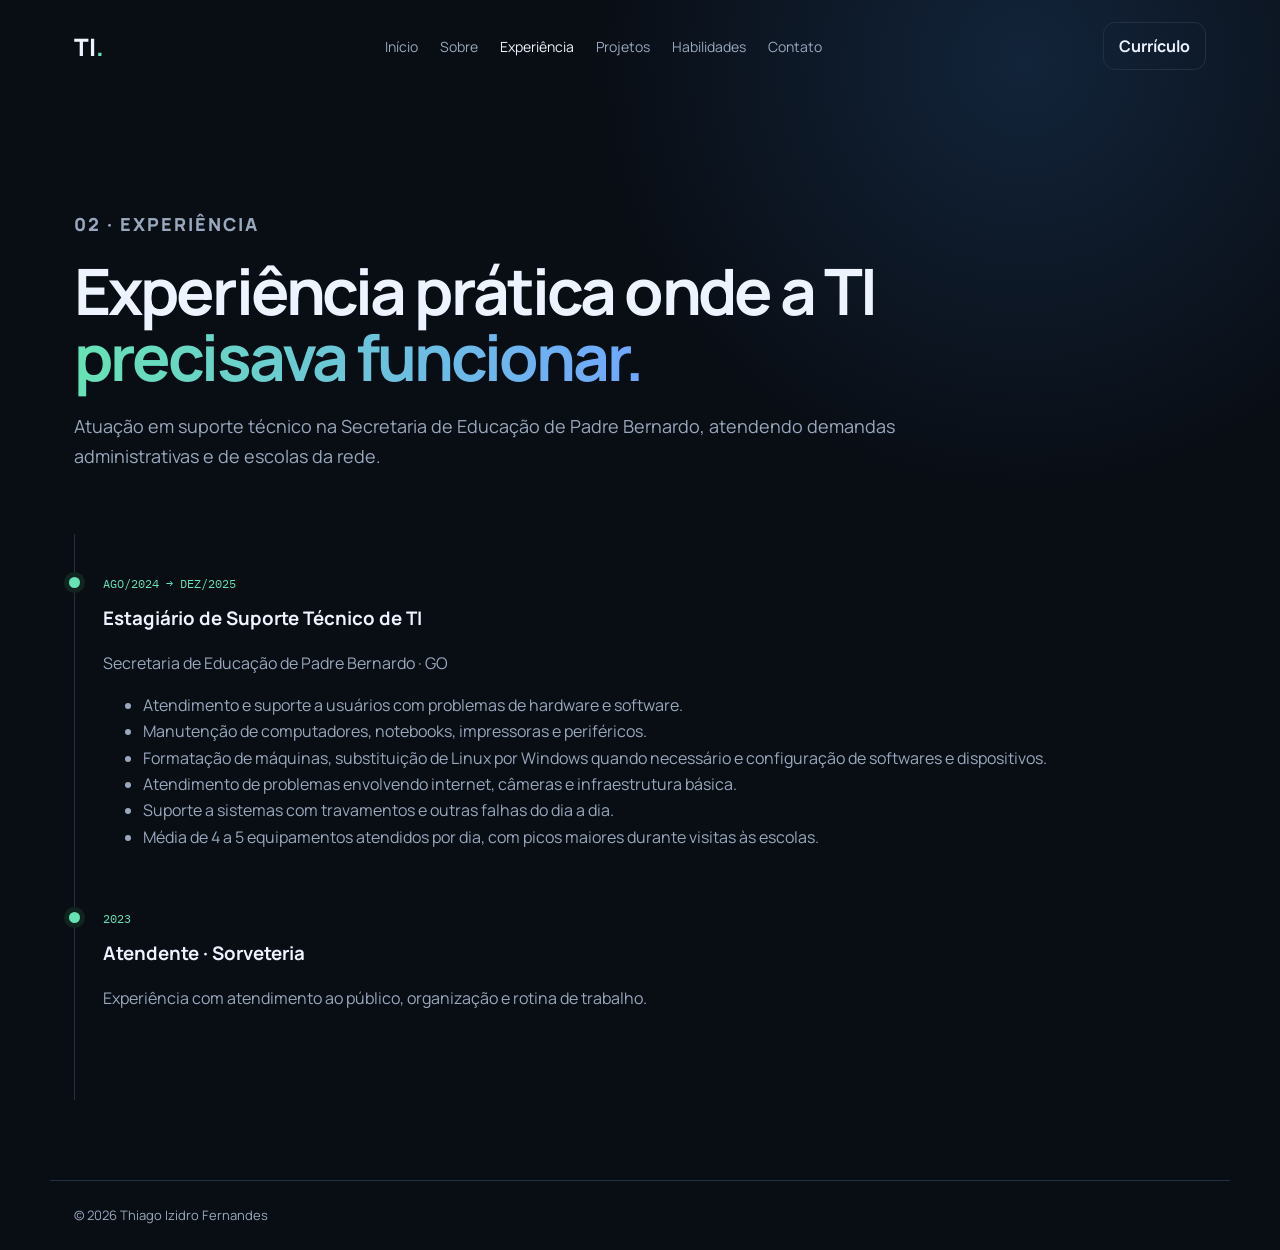
==== experiencia.html @ b4a8b45e "Initial portfolio commit" ====
<!DOCTYPE html><html lang="pt-BR"><head><meta charset="UTF-8"><meta name="viewport" content="width=device-width,initial-scale=1"><title>Experiência | Thiago Izidro</title><link href="https://fonts.googleapis.com/css2?family=Manrope:wght@400;500;600;700;800&family=IBM+Plex+Mono:wght@400;500&display=swap" rel="stylesheet"><link rel="stylesheet" href="styles.css"></head><body><header class="site-header"><a class="brand" href="index.html">TI<span>.</span></a><nav><a href="index.html">Início</a><a href="sobre.html">Sobre</a><a class="active" href="experiencia.html">Experiência</a><a href="projetos.html">Projetos</a><a href="habilidades.html">Habilidades</a><a href="contato.html">Contato</a></nav><a class="header-cta" href="Curriculo_Thiago_Izidro_Fernandes.pdf" target="_blank">Currículo</a></header><main><section class="page-hero"><p class="eyebrow">02 · Experiência</p><h1>Experiência prática onde a TI <span>precisava funcionar.</span></h1><p>Atuação em suporte técnico na Secretaria de Educação de Padre Bernardo, atendendo demandas administrativas e de escolas da rede.</p></section><section class="section timeline"><article class="timeline-item"><span class="date">AGO/2024 → DEZ/2025</span><h3>Estagiário de Suporte Técnico de TI</h3><p>Secretaria de Educação de Padre Bernardo · GO</p><ul><li>Atendimento e suporte a usuários com problemas de hardware e software.</li><li>Manutenção de computadores, notebooks, impressoras e periféricos.</li><li>Formatação de máquinas, substituição de Linux por Windows quando necessário e configuração de softwares e dispositivos.</li><li>Atendimento de problemas envolvendo internet, câmeras e infraestrutura básica.</li><li>Suporte a sistemas com travamentos e outras falhas do dia a dia.</li><li>Média de 4 a 5 equipamentos atendidos por dia, com picos maiores durante visitas às escolas.</li></ul></article><article class="timeline-item"><span class="date">2023</span><h3>Atendente · Sorveteria</h3><p>Experiência com atendimento ao público, organização e rotina de trabalho.</p></article></section></main><footer class="footer">© 2026 Thiago Izidro Fernandes</footer></body></html>
---- styles.css ----
:root{--bg:#090d14;--panel:#101722;--panel2:#0d131d;--text:#eef4ff;--muted:#99a8bd;--line:#233044;--accent:#66e3b4;--accent2:#70a7ff;--max:1180px}*{box-sizing:border-box}html{scroll-behavior:smooth}body{margin:0;background:radial-gradient(circle at 80% 5%,#12243a 0,transparent 28%),var(--bg);color:var(--text);font-family:Manrope,Arial,sans-serif;line-height:1.65}a{color:inherit;text-decoration:none}.site-header{max-width:var(--max);margin:auto;padding:22px 24px;display:flex;align-items:center;justify-content:space-between;gap:24px}.brand{font:800 24px Manrope}.brand span,.accent{color:var(--accent)}nav{display:flex;gap:22px;flex-wrap:wrap}nav a{font-size:14px;color:var(--muted)}nav a:hover,nav a.active{color:var(--text)}.header-cta,.btn{border:1px solid var(--line);border-radius:12px;padding:10px 15px;font-weight:700}.header-cta:hover,.btn:hover{border-color:var(--accent)}main{max-width:var(--max);margin:auto;padding:30px 24px 80px}.hero{min-height:72vh;display:grid;grid-template-columns:1.15fr .85fr;gap:60px;align-items:center}.eyebrow{font-size:13px;text-transform:uppercase;letter-spacing:.11em;color:var(--accent);font-weight:800}.status-dot{display:inline-block;width:8px;height:8px;border-radius:50%;background:var(--accent);margin-right:8px;box-shadow:0 0 15px var(--accent)}h1{font-size:clamp(42px,6vw,76px);line-height:1.03;letter-spacing:-.045em;margin:18px 0 22px}h1 span{background:linear-gradient(90deg,var(--accent),var(--accent2));-webkit-background-clip:text;color:transparent}.intro{max-width:720px;color:var(--muted);font-size:18px}.hero-actions{display:flex;gap:12px;flex-wrap:wrap;margin:30px 0}.btn.primary{background:var(--text);color:#071018;border-color:var(--text)}.quick-facts{display:flex;gap:34px;border-top:1px solid var(--line);padding-top:24px;margin-top:30px}.quick-facts div{display:flex;flex-direction:column}.quick-facts strong{font-size:20px}.quick-facts span{color:var(--muted);font-size:12px}.code-card,.card,.project-card,.contact-card{background:linear-gradient(145deg,rgba(17,25,37,.95),rgba(10,15,23,.96));border:1px solid var(--line);border-radius:20px}.code-card{padding:0;overflow:hidden;box-shadow:0 30px 80px rgba(0,0,0,.25)}.code-top{height:46px;border-bottom:1px solid var(--line);display:flex;align-items:center;gap:7px;padding:0 16px}.code-top span{width:9px;height:9px;border-radius:50%;background:#3b4656}.code-top small{margin-left:auto;color:var(--muted);font-family:'IBM Plex Mono'}.code-card pre{padding:24px;margin:0;overflow:auto;font:14px/1.8 'IBM Plex Mono',monospace}.key{color:var(--accent2)}.value{color:var(--accent)}.muted{color:#a9b3c2}.terminal-line{border-top:1px solid var(--line);padding:14px 20px;color:var(--muted);font:12px 'IBM Plex Mono'}.terminal-line>span{color:var(--accent)}.page-hero{padding:70px 0 45px;max-width:850px}.page-hero h1{font-size:clamp(42px,5vw,66px)}.page-hero p{font-size:18px;color:var(--muted)}.section{padding:35px 0}.section-title{font-size:28px;margin:0 0 8px}.section-lead{color:var(--muted);max-width:780px;margin:0 0 28px}.grid-2{display:grid;grid-template-columns:repeat(2,1fr);gap:18px}.grid-3{display:grid;grid-template-columns:repeat(3,1fr);gap:18px}.card{padding:25px}.card h3,.project-card h3{margin:0 0 8px}.card p,.project-card p{color:var(--muted);margin:8px 0}.tag-row{display:flex;flex-wrap:wrap;gap:8px;margin-top:18px}.tag{font:12px 'IBM Plex Mono';border:1px solid var(--line);padding:6px 9px;border-radius:999px;color:#c8d4e5}.timeline{border-left:1px solid var(--line);padding-left:28px}.timeline-item{position:relative;padding:0 0 38px}.timeline-item:before{content:'';position:absolute;left:-34px;top:8px;width:11px;height:11px;border-radius:50%;background:var(--accent);box-shadow:0 0 0 5px #10251f}.timeline-item .date{font:12px 'IBM Plex Mono';color:var(--accent)}.timeline-item h3{margin:7px 0}.timeline-item p,.timeline-item li{color:var(--muted)}.project-card{padding:28px}.project-featured{display:grid;grid-template-columns:1fr .7fr;gap:28px}.project-visual{border:1px solid var(--line);border-radius:16px;min-height:280px;background:linear-gradient(135deg,#0f2030,#0e171f);display:flex;align-items:center;justify-content:center;text-align:center;padding:25px}.project-visual strong{font-size:32px}.project-links{display:flex;gap:10px;flex-wrap:wrap;margin-top:22px}.skill-group{padding:22px;border:1px solid var(--line);border-radius:16px;background:rgba(15,22,33,.7)}.skill-group h3{margin-top:0}.skill-group p{color:var(--muted)}.contact-wrap{display:grid;grid-template-columns:1fr 1fr;gap:20px}.contact-card{padding:25px}.contact-card small{display:block;color:var(--muted);margin-bottom:5px}.contact-card strong{word-break:break-word}.footer{max-width:var(--max);margin:auto;border-top:1px solid var(--line);padding:24px;color:var(--muted);font-size:13px}.note{border-left:3px solid var(--accent);padding:12px 16px;background:rgba(102,227,180,.06);color:var(--muted);border-radius:0 10px 10px 0}@media(max-width:850px){.site-header{align-items:flex-start}.site-header nav{display:none}.hero,.project-featured,.grid-2,.grid-3,.contact-wrap{grid-template-columns:1fr}.hero{padding:40px 0;gap:35px}.quick-facts{gap:18px;flex-wrap:wrap}h1{font-size:45px}.page-hero{padding-top:40px}}
/* Case Caderneta */
.case-hero{max-width:920px}.case-hero h1 span{color:var(--accent);-webkit-text-fill-color:var(--accent)}.case-summary{display:grid;grid-template-columns:repeat(4,1fr);border:1px solid var(--line);border-radius:18px;overflow:hidden;margin:0 0 38px;background:rgba(15,22,33,.7)}.metric{padding:22px;border-right:1px solid var(--line)}.metric:last-child{border-right:0}.metric small{display:block;color:var(--muted);font:11px 'IBM Plex Mono';text-transform:uppercase;letter-spacing:.08em;margin-bottom:6px}.metric strong{font-size:18px}.feature-grid{display:grid;grid-template-columns:repeat(3,1fr);gap:16px}.feature{border:1px solid var(--line);border-radius:18px;padding:23px;background:linear-gradient(145deg,rgba(17,25,37,.95),rgba(10,15,23,.96));transition:transform .2s ease,border-color .2s ease}.feature:hover{transform:translateY(-3px);border-color:#3d526d}.feature>span{font:11px 'IBM Plex Mono';color:var(--accent)}.feature h3{margin:14px 0 8px}.feature p{color:var(--muted);margin:0}.architecture{display:grid;grid-template-columns:1fr auto 1fr auto 1fr;gap:12px;align-items:stretch;margin:25px 0}.arch-node{border:1px solid var(--line);border-radius:16px;padding:22px;background:rgba(15,22,33,.7)}.arch-node small{display:block;color:var(--accent);font:11px 'IBM Plex Mono';text-transform:uppercase}.arch-node strong{display:block;font-size:18px;margin:7px 0}.arch-node p{color:var(--muted);margin:0;font-size:14px}.arch-arrow{display:flex;align-items:center;color:var(--accent);font-size:24px}.tech-detail{margin-top:16px}.card code{font-family:'IBM Plex Mono';font-size:.9em;color:var(--accent)}.case-cta{margin-top:45px;padding:32px;border:1px solid var(--line);border-radius:20px;background:radial-gradient(circle at 90% 20%,rgba(112,167,255,.12),transparent 35%),linear-gradient(145deg,rgba(17,25,37,.95),rgba(10,15,23,.96));display:flex;align-items:center;justify-content:space-between;gap:30px}.case-cta h2{margin:4px 0}.case-cta p{color:var(--muted);margin:4px 0}@media(max-width:850px){.case-summary{grid-template-columns:repeat(2,1fr)}.metric:nth-child(2){border-right:0}.metric:nth-child(-n+2){border-bottom:1px solid var(--line)}.feature-grid{grid-template-columns:1fr}.architecture{grid-template-columns:1fr}.arch-arrow{transform:rotate(90deg);justify-content:center;height:20px}.case-cta{align-items:flex-start;flex-direction:column}}
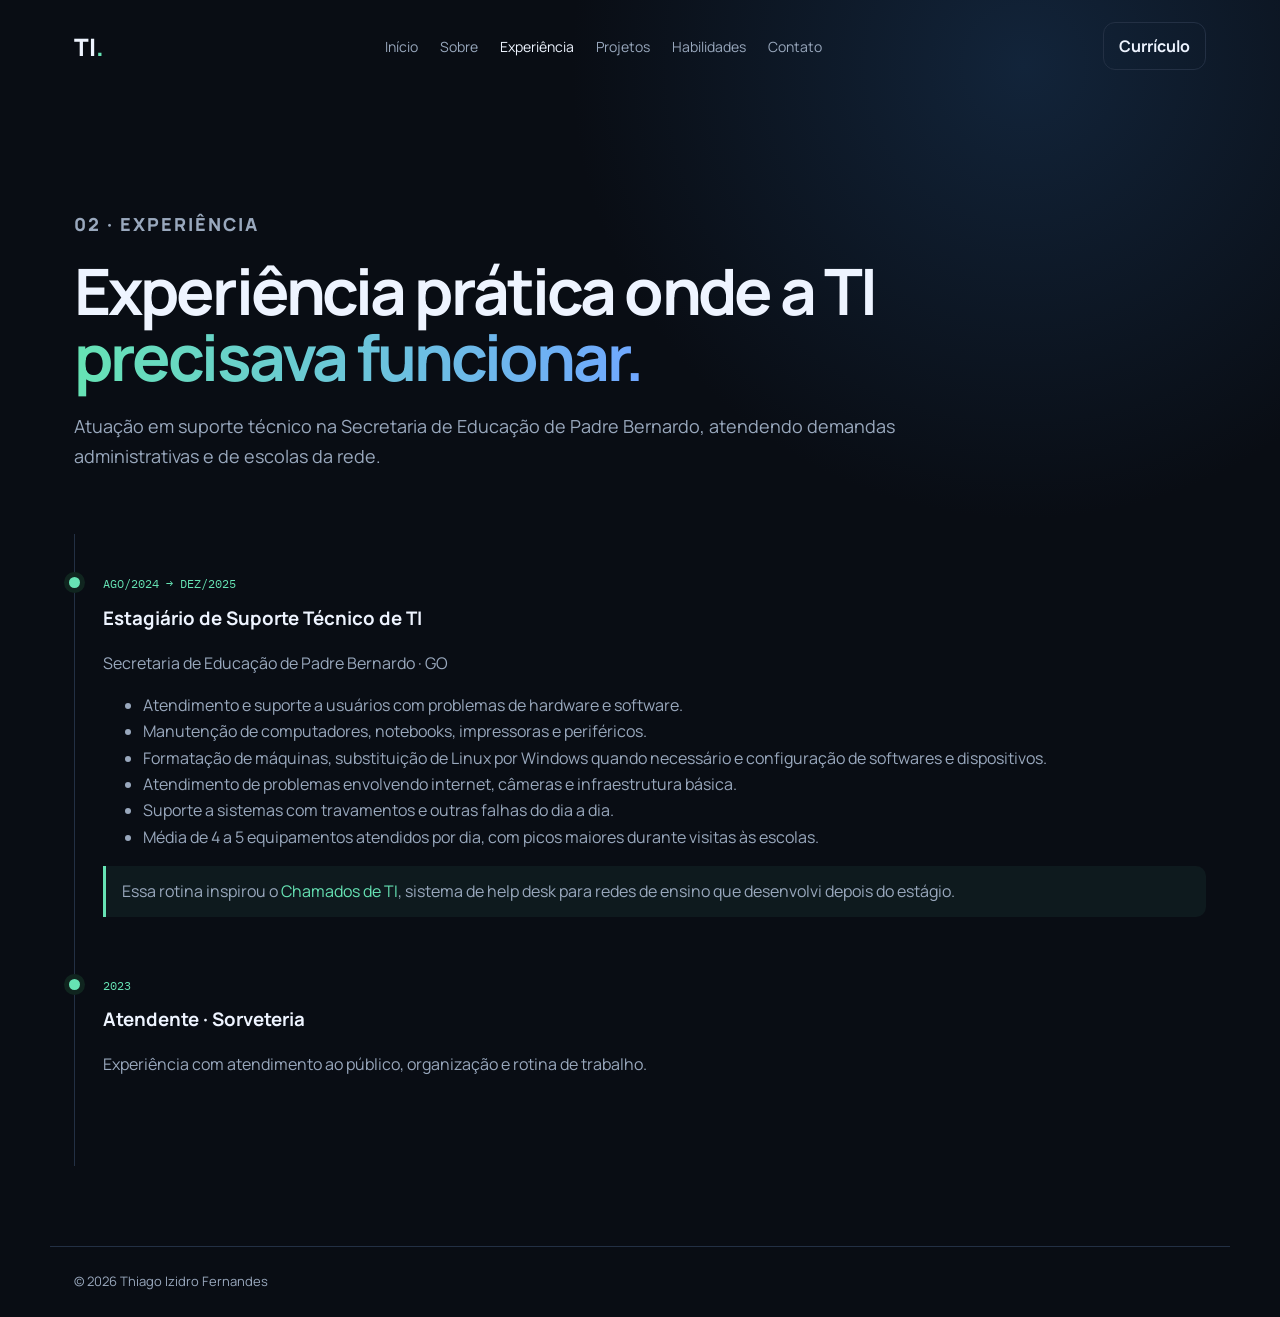
==== commit a2ad886f: "Atualiza portfólio com projeto Chamados de TI" ====
--- a/experiencia.html
+++ b/experiencia.html
@@ -1 +1 @@
-<!DOCTYPE html><html lang="pt-BR"><head><meta charset="UTF-8"><meta name="viewport" content="width=device-width,initial-scale=1"><title>Experiência | Thiago Izidro</title><link href="https://fonts.googleapis.com/css2?family=Manrope:wght@400;500;600;700;800&family=IBM+Plex+Mono:wght@400;500&display=swap" rel="stylesheet"><link rel="stylesheet" href="styles.css"></head><body><header class="site-header"><a class="brand" href="index.html">TI<span>.</span></a><nav><a href="index.html">Início</a><a href="sobre.html">Sobre</a><a class="active" href="experiencia.html">Experiência</a><a href="projetos.html">Projetos</a><a href="habilidades.html">Habilidades</a><a href="contato.html">Contato</a></nav><a class="header-cta" href="Curriculo_Thiago_Izidro_Fernandes.pdf" target="_blank">Currículo</a></header><main><section class="page-hero"><p class="eyebrow">02 · Experiência</p><h1>Experiência prática onde a TI <span>precisava funcionar.</span></h1><p>Atuação em suporte técnico na Secretaria de Educação de Padre Bernardo, atendendo demandas administrativas e de escolas da rede.</p></section><section class="section timeline"><article class="timeline-item"><span class="date">AGO/2024 → DEZ/2025</span><h3>Estagiário de Suporte Técnico de TI</h3><p>Secretaria de Educação de Padre Bernardo · GO</p><ul><li>Atendimento e suporte a usuários com problemas de hardware e software.</li><li>Manutenção de computadores, notebooks, impressoras e periféricos.</li><li>Formatação de máquinas, substituição de Linux por Windows quando necessário e configuração de softwares e dispositivos.</li><li>Atendimento de problemas envolvendo internet, câmeras e infraestrutura básica.</li><li>Suporte a sistemas com travamentos e outras falhas do dia a dia.</li><li>Média de 4 a 5 equipamentos atendidos por dia, com picos maiores durante visitas às escolas.</li></ul></article><article class="timeline-item"><span class="date">2023</span><h3>Atendente · Sorveteria</h3><p>Experiência com atendimento ao público, organização e rotina de trabalho.</p></article></section></main><footer class="footer">© 2026 Thiago Izidro Fernandes</footer></body></html>
+<!DOCTYPE html><html lang="pt-BR"><head><meta charset="UTF-8"><meta name="viewport" content="width=device-width,initial-scale=1"><title>Experiência | Thiago Izidro</title><link href="https://fonts.googleapis.com/css2?family=Manrope:wght@400;500;600;700;800&family=IBM+Plex+Mono:wght@400;500&display=swap" rel="stylesheet"><link rel="stylesheet" href="styles.css"></head><body><header class="site-header"><a class="brand" href="index.html">TI<span>.</span></a><nav><a href="index.html">Início</a><a href="sobre.html">Sobre</a><a class="active" href="experiencia.html">Experiência</a><a href="projetos.html">Projetos</a><a href="habilidades.html">Habilidades</a><a href="contato.html">Contato</a></nav><a class="header-cta" href="Curriculo_Thiago_Izidro_Fernandes.pdf" target="_blank">Currículo</a></header><main><section class="page-hero"><p class="eyebrow">02 · Experiência</p><h1>Experiência prática onde a TI <span>precisava funcionar.</span></h1><p>Atuação em suporte técnico na Secretaria de Educação de Padre Bernardo, atendendo demandas administrativas e de escolas da rede.</p></section><section class="section timeline"><article class="timeline-item"><span class="date">AGO/2024 → DEZ/2025</span><h3>Estagiário de Suporte Técnico de TI</h3><p>Secretaria de Educação de Padre Bernardo · GO</p><ul><li>Atendimento e suporte a usuários com problemas de hardware e software.</li><li>Manutenção de computadores, notebooks, impressoras e periféricos.</li><li>Formatação de máquinas, substituição de Linux por Windows quando necessário e configuração de softwares e dispositivos.</li><li>Atendimento de problemas envolvendo internet, câmeras e infraestrutura básica.</li><li>Suporte a sistemas com travamentos e outras falhas do dia a dia.</li><li>Média de 4 a 5 equipamentos atendidos por dia, com picos maiores durante visitas às escolas.</li></ul><p class="note">Essa rotina inspirou o <a class="accent" href="chamados.html">Chamados de TI</a>, sistema de help desk para redes de ensino que desenvolvi depois do estágio.</p></article><article class="timeline-item"><span class="date">2023</span><h3>Atendente · Sorveteria</h3><p>Experiência com atendimento ao público, organização e rotina de trabalho.</p></article></section></main><footer class="footer">© 2026 Thiago Izidro Fernandes</footer></body></html>
--- a/styles.css
+++ b/styles.css
@@ -1,3 +1,30 @@
 :root{--bg:#090d14;--panel:#101722;--panel2:#0d131d;--text:#eef4ff;--muted:#99a8bd;--line:#233044;--accent:#66e3b4;--accent2:#70a7ff;--max:1180px}*{box-sizing:border-box}html{scroll-behavior:smooth}body{margin:0;background:radial-gradient(circle at 80% 5%,#12243a 0,transparent 28%),var(--bg);color:var(--text);font-family:Manrope,Arial,sans-serif;line-height:1.65}a{color:inherit;text-decoration:none}.site-header{max-width:var(--max);margin:auto;padding:22px 24px;display:flex;align-items:center;justify-content:space-between;gap:24px}.brand{font:800 24px Manrope}.brand span,.accent{color:var(--accent)}nav{display:flex;gap:22px;flex-wrap:wrap}nav a{font-size:14px;color:var(--muted)}nav a:hover,nav a.active{color:var(--text)}.header-cta,.btn{border:1px solid var(--line);border-radius:12px;padding:10px 15px;font-weight:700}.header-cta:hover,.btn:hover{border-color:var(--accent)}main{max-width:var(--max);margin:auto;padding:30px 24px 80px}.hero{min-height:72vh;display:grid;grid-template-columns:1.15fr .85fr;gap:60px;align-items:center}.eyebrow{font-size:13px;text-transform:uppercase;letter-spacing:.11em;color:var(--accent);font-weight:800}.status-dot{display:inline-block;width:8px;height:8px;border-radius:50%;background:var(--accent);margin-right:8px;box-shadow:0 0 15px var(--accent)}h1{font-size:clamp(42px,6vw,76px);line-height:1.03;letter-spacing:-.045em;margin:18px 0 22px}h1 span{background:linear-gradient(90deg,var(--accent),var(--accent2));-webkit-background-clip:text;color:transparent}.intro{max-width:720px;color:var(--muted);font-size:18px}.hero-actions{display:flex;gap:12px;flex-wrap:wrap;margin:30px 0}.btn.primary{background:var(--text);color:#071018;border-color:var(--text)}.quick-facts{display:flex;gap:34px;border-top:1px solid var(--line);padding-top:24px;margin-top:30px}.quick-facts div{display:flex;flex-direction:column}.quick-facts strong{font-size:20px}.quick-facts span{color:var(--muted);font-size:12px}.code-card,.card,.project-card,.contact-card{background:linear-gradient(145deg,rgba(17,25,37,.95),rgba(10,15,23,.96));border:1px solid var(--line);border-radius:20px}.code-card{padding:0;overflow:hidden;box-shadow:0 30px 80px rgba(0,0,0,.25)}.code-top{height:46px;border-bottom:1px solid var(--line);display:flex;align-items:center;gap:7px;padding:0 16px}.code-top span{width:9px;height:9px;border-radius:50%;background:#3b4656}.code-top small{margin-left:auto;color:var(--muted);font-family:'IBM Plex Mono'}.code-card pre{padding:24px;margin:0;overflow:auto;font:14px/1.8 'IBM Plex Mono',monospace}.key{color:var(--accent2)}.value{color:var(--accent)}.muted{color:#a9b3c2}.terminal-line{border-top:1px solid var(--line);padding:14px 20px;color:var(--muted);font:12px 'IBM Plex Mono'}.terminal-line>span{color:var(--accent)}.page-hero{padding:70px 0 45px;max-width:850px}.page-hero h1{font-size:clamp(42px,5vw,66px)}.page-hero p{font-size:18px;color:var(--muted)}.section{padding:35px 0}.section-title{font-size:28px;margin:0 0 8px}.section-lead{color:var(--muted);max-width:780px;margin:0 0 28px}.grid-2{display:grid;grid-template-columns:repeat(2,1fr);gap:18px}.grid-3{display:grid;grid-template-columns:repeat(3,1fr);gap:18px}.card{padding:25px}.card h3,.project-card h3{margin:0 0 8px}.card p,.project-card p{color:var(--muted);margin:8px 0}.tag-row{display:flex;flex-wrap:wrap;gap:8px;margin-top:18px}.tag{font:12px 'IBM Plex Mono';border:1px solid var(--line);padding:6px 9px;border-radius:999px;color:#c8d4e5}.timeline{border-left:1px solid var(--line);padding-left:28px}.timeline-item{position:relative;padding:0 0 38px}.timeline-item:before{content:'';position:absolute;left:-34px;top:8px;width:11px;height:11px;border-radius:50%;background:var(--accent);box-shadow:0 0 0 5px #10251f}.timeline-item .date{font:12px 'IBM Plex Mono';color:var(--accent)}.timeline-item h3{margin:7px 0}.timeline-item p,.timeline-item li{color:var(--muted)}.project-card{padding:28px}.project-featured{display:grid;grid-template-columns:1fr .7fr;gap:28px}.project-visual{border:1px solid var(--line);border-radius:16px;min-height:280px;background:linear-gradient(135deg,#0f2030,#0e171f);display:flex;align-items:center;justify-content:center;text-align:center;padding:25px}.project-visual strong{font-size:32px}.project-links{display:flex;gap:10px;flex-wrap:wrap;margin-top:22px}.skill-group{padding:22px;border:1px solid var(--line);border-radius:16px;background:rgba(15,22,33,.7)}.skill-group h3{margin-top:0}.skill-group p{color:var(--muted)}.contact-wrap{display:grid;grid-template-columns:1fr 1fr;gap:20px}.contact-card{padding:25px}.contact-card small{display:block;color:var(--muted);margin-bottom:5px}.contact-card strong{word-break:break-word}.footer{max-width:var(--max);margin:auto;border-top:1px solid var(--line);padding:24px;color:var(--muted);font-size:13px}.note{border-left:3px solid var(--accent);padding:12px 16px;background:rgba(102,227,180,.06);color:var(--muted);border-radius:0 10px 10px 0}@media(max-width:850px){.site-header{align-items:flex-start}.site-header nav{display:none}.hero,.project-featured,.grid-2,.grid-3,.contact-wrap{grid-template-columns:1fr}.hero{padding:40px 0;gap:35px}.quick-facts{gap:18px;flex-wrap:wrap}h1{font-size:45px}.page-hero{padding-top:40px}}
 /* Case Caderneta */
 .case-hero{max-width:920px}.case-hero h1 span{color:var(--accent);-webkit-text-fill-color:var(--accent)}.case-summary{display:grid;grid-template-columns:repeat(4,1fr);border:1px solid var(--line);border-radius:18px;overflow:hidden;margin:0 0 38px;background:rgba(15,22,33,.7)}.metric{padding:22px;border-right:1px solid var(--line)}.metric:last-child{border-right:0}.metric small{display:block;color:var(--muted);font:11px 'IBM Plex Mono';text-transform:uppercase;letter-spacing:.08em;margin-bottom:6px}.metric strong{font-size:18px}.feature-grid{display:grid;grid-template-columns:repeat(3,1fr);gap:16px}.feature{border:1px solid var(--line);border-radius:18px;padding:23px;background:linear-gradient(145deg,rgba(17,25,37,.95),rgba(10,15,23,.96));transition:transform .2s ease,border-color .2s ease}.feature:hover{transform:translateY(-3px);border-color:#3d526d}.feature>span{font:11px 'IBM Plex Mono';color:var(--accent)}.feature h3{margin:14px 0 8px}.feature p{color:var(--muted);margin:0}.architecture{display:grid;grid-template-columns:1fr auto 1fr auto 1fr;gap:12px;align-items:stretch;margin:25px 0}.arch-node{border:1px solid var(--line);border-radius:16px;padding:22px;background:rgba(15,22,33,.7)}.arch-node small{display:block;color:var(--accent);font:11px 'IBM Plex Mono';text-transform:uppercase}.arch-node strong{display:block;font-size:18px;margin:7px 0}.arch-node p{color:var(--muted);margin:0;font-size:14px}.arch-arrow{display:flex;align-items:center;color:var(--accent);font-size:24px}.tech-detail{margin-top:16px}.card code{font-family:'IBM Plex Mono';font-size:.9em;color:var(--accent)}.case-cta{margin-top:45px;padding:32px;border:1px solid var(--line);border-radius:20px;background:radial-gradient(circle at 90% 20%,rgba(112,167,255,.12),transparent 35%),linear-gradient(145deg,rgba(17,25,37,.95),rgba(10,15,23,.96));display:flex;align-items:center;justify-content:space-between;gap:30px}.case-cta h2{margin:4px 0}.case-cta p{color:var(--muted);margin:4px 0}@media(max-width:850px){.case-summary{grid-template-columns:repeat(2,1fr)}.metric:nth-child(2){border-right:0}.metric:nth-child(-n+2){border-bottom:1px solid var(--line)}.feature-grid{grid-template-columns:1fr}.architecture{grid-template-columns:1fr}.arch-arrow{transform:rotate(90deg);justify-content:center;height:20px}.case-cta{align-items:flex-start;flex-direction:column}}
+/* Case Chamados de TI */
+.section-lead code,.inline-code{font-family:'IBM Plex Mono';font-size:.9em;color:var(--accent)}
+.status-flow{display:grid;grid-template-columns:1fr auto 1fr auto 1fr;grid-template-areas:'s1 a1 s2 a2 s4' '. . br . .' '. . s3 . .';gap:10px;align-items:stretch;margin-top:22px}.s1{grid-area:s1}.a1{grid-area:a1}.s2{grid-area:s2}.a2{grid-area:a2}.s4{grid-area:s4}.s3{grid-area:s3}.status-branch{grid-area:br;text-align:center;color:var(--accent);font-size:20px;line-height:1}
+.status-step{border:1px solid var(--line);border-radius:16px;padding:18px;background:rgba(15,22,33,.7)}
+.status-step small{font:11px 'IBM Plex Mono';color:var(--muted)}
+.status-step strong{display:block;margin:4px 0 6px;font-size:17px}
+.status-step p{margin:0;color:var(--muted);font-size:14px;line-height:1.5}
+.status-step.done{border-color:rgba(102,227,180,.55);background:rgba(102,227,180,.07)}
+.status-step.done strong{color:var(--accent)}
+.status-arrow{display:flex;align-items:center;color:var(--accent);font-size:20px}
+.shot-grid{display:grid;grid-template-columns:repeat(3,1fr);gap:16px}
+.shot{display:block;border:1px solid var(--line);border-radius:16px;overflow:hidden;background:rgba(15,22,33,.7)}
+.shot:hover,.shot:focus-visible{border-color:var(--accent)}
+.shot img{display:block;width:100%;height:auto;aspect-ratio:8/5;object-fit:cover;object-position:top;border-bottom:1px solid var(--line)}
+.shot span{display:block;padding:14px 16px;color:var(--muted);font-size:14px;line-height:1.5}
+.shot strong{display:block;color:var(--text);font-size:15px;margin-bottom:2px}
+.login-table{border:1px solid var(--line);border-radius:16px;overflow:hidden;margin-bottom:18px;background:rgba(15,22,33,.7)}
+.login-row{display:grid;grid-template-columns:.6fr 1.3fr 1.6fr;gap:16px;padding:14px 20px;border-top:1px solid var(--line);align-items:center}
+.login-row.head{border-top:0;font:11px 'IBM Plex Mono';text-transform:uppercase;letter-spacing:.08em;color:var(--muted)}
+.login-row span{color:var(--muted)}.login-row span:first-child{color:var(--text);font-weight:700}
+.login-row code{font:13px 'IBM Plex Mono';color:var(--accent);word-break:break-all}
+.project-shot{padding:0;overflow:hidden;align-items:stretch}
+.project-shot img{display:block;width:100%;height:100%;object-fit:cover;object-position:top left}
+.project-list{display:grid;gap:22px}
+a:focus-visible,.btn:focus-visible{outline:2px solid var(--accent);outline-offset:3px}
+@media(max-width:850px){.status-flow{grid-template-columns:1.2fr auto 1fr;grid-template-areas:'s1 . .' 'a1 . .' 's2 br s3' 'a2 . .' 's4 . .'}.status-arrow{transform:rotate(90deg);justify-content:center;height:18px}.status-branch{transform:rotate(90deg);align-self:center}.shot-grid{grid-template-columns:1fr}.login-row{grid-template-columns:1fr;gap:4px}.login-row.head{display:none}}
+@media(min-width:851px) and (max-width:1100px){.shot-grid{grid-template-columns:repeat(2,1fr)}}
